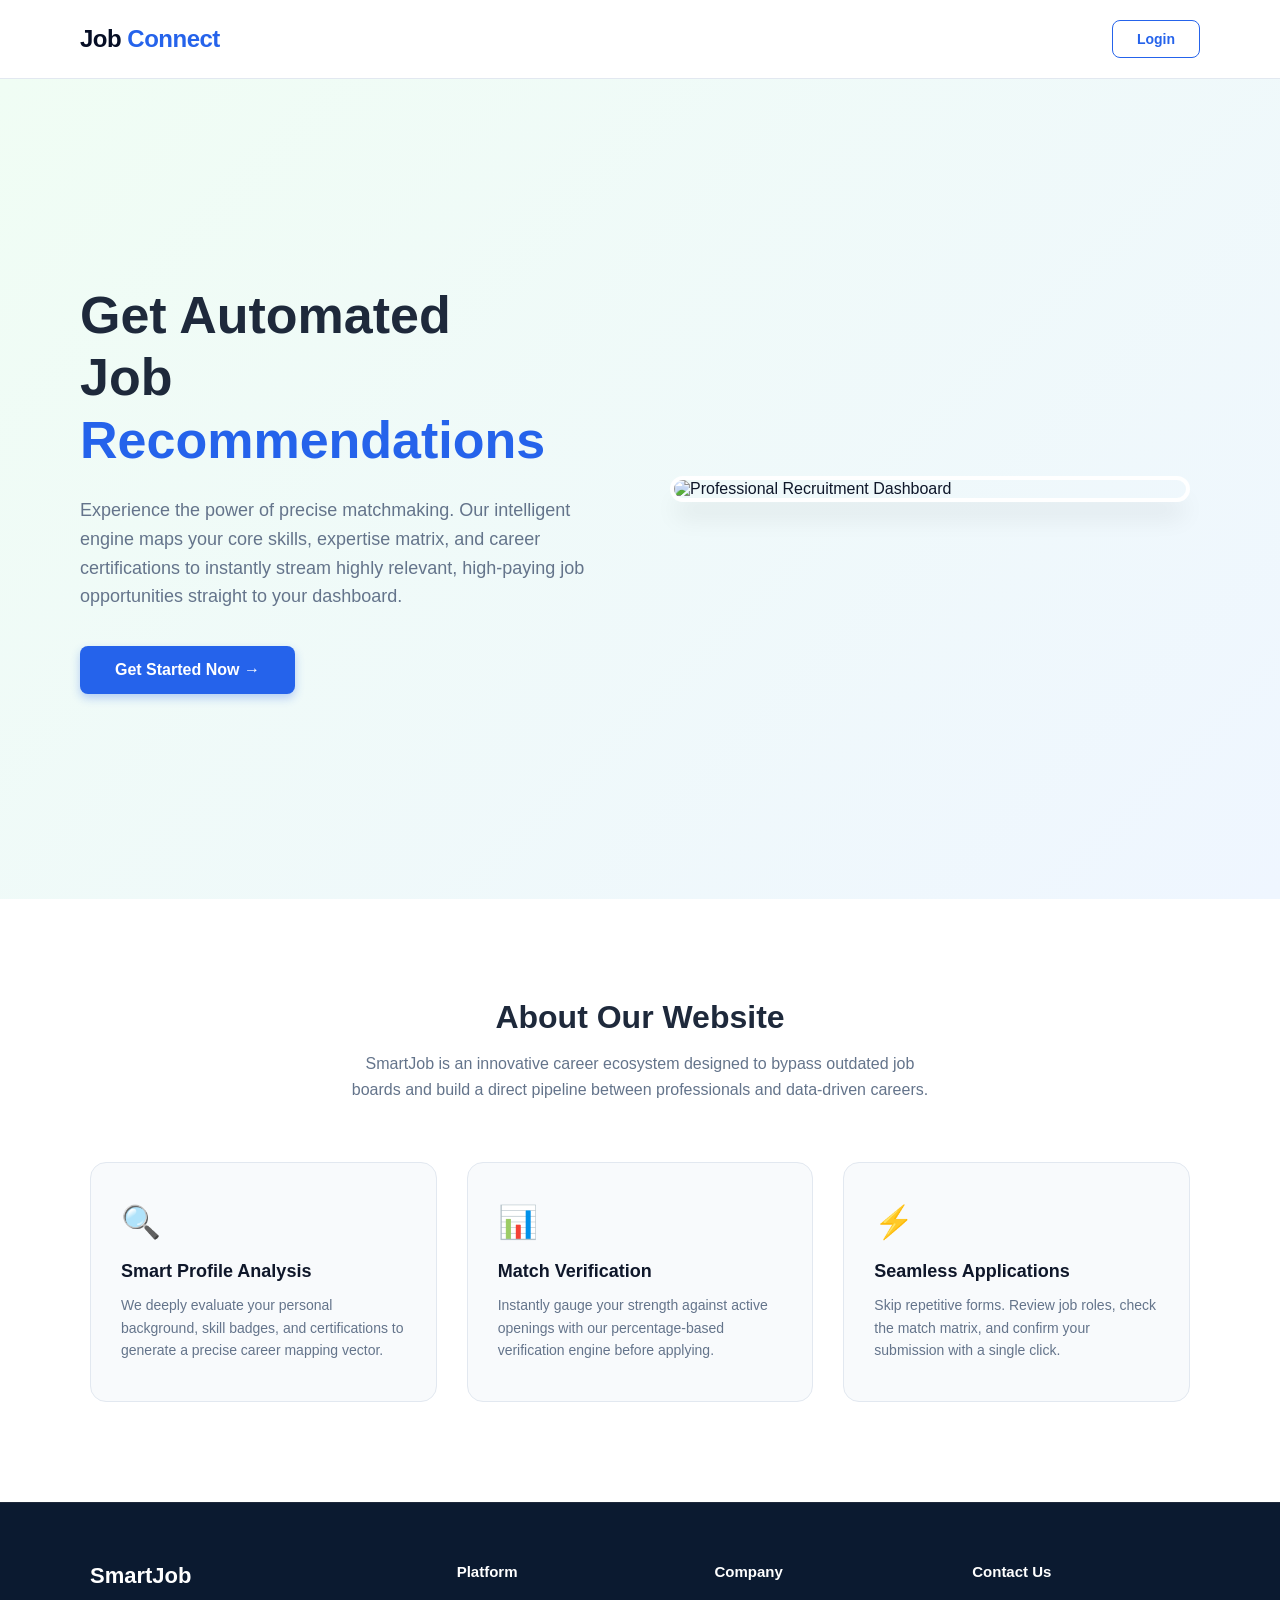
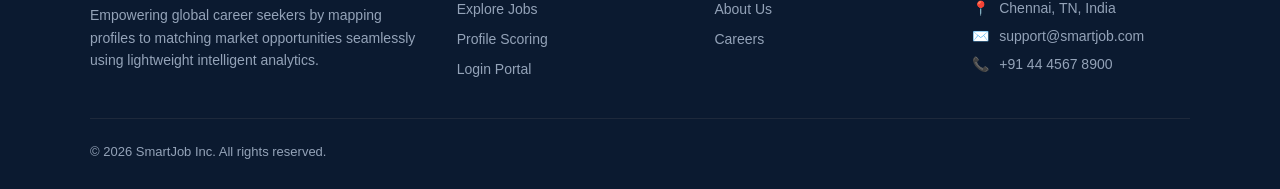
==== src/main/resources/static/index.html @ 5bcf06f1 "Made website responsive" ====
<!DOCTYPE html>
<html lang="en">
<head>
    <meta charset="UTF-8">
    <meta name="viewport" content="width=device-width, initial-scale=1.0">
    <title>Job Connect - Welcome & Explore</title>
    <style>
        * { margin: 0; padding: 0; box-sizing: border-box; font-family: 'Segoe UI', sans-serif; scroll-behavior: smooth; }
        body { background-color: #f8fafc; color: #0f172a; display: flex; flex-direction: column; min-height: 100vh; }
        
        
        .navbar { display: flex; justify-content: space-between; align-items: center; padding: 20px 80px; background-color: #ffffff; border-bottom: 1px solid #e2e8f0; position: sticky; top: 0; z-index: 1000; }
        .brand-logo { font-size: 24px; font-weight: 800; color: #060e25; text-decoration: none; letter-spacing: -0.5px; }
        .brand-logo span { color: #2563eb; }
        
        .nav-btns { display: flex; gap: 15px; }
        .btn-nav-login { text-decoration: none; padding: 10px 24px; font-size: 14px; font-weight: 600; color: #2563eb; border: 1px solid #2563eb; border-radius: 8px; transition: all 0.2s; }
        .btn-nav-login:hover { background-color: #eff6ff; }

        
        .hero-section { display: flex; align-items: center; justify-content: space-between; padding: 80px 80px; background: linear-gradient(135deg, #f0fdf4 0%, #eff6ff 100%); min-height: calc(100vh - 80px); gap: 40px; }
        .hero-content { flex: 1; max-width: 600px; }
        .hero-content h1 { font-size: 52px; font-weight: 800; line-height: 1.2; color: #1e293b; margin-bottom: 25px; }
        .hero-content h1 span { color: #2563eb; }
        .hero-content p { font-size: 18px; color: #64748b; line-height: 1.6; margin-bottom: 35px; }
        
       
        .btn-cta-primary { text-decoration: none; padding: 15px 35px; font-size: 16px; font-weight: 700; color: #ffffff; background-color: #2563eb; border-radius: 8px; transition: background 0.2s; box-shadow: 0 4px 10px rgba(37, 99, 235, 0.3); display: inline-block; }
        .btn-cta-primary:hover { background-color: #1d4ed8; }
        
       
        .hero-graphic { flex: 1; display: flex; justify-content: center; align-items: center; }
        .hero-image { width: 100%; max-width: 520px; height: auto; border-radius: 16px; box-shadow: 0 20px 25px -5px rgba(0,0,0,0.08); border: 4px solid #ffffff; }

       
        .about-section { padding: 100px 80px; background-color: #ffffff; text-align: center; }
        .section-title { font-size: 32px; font-weight: 800; color: #1e293b; margin-bottom: 15px; }
        .section-subtitle { font-size: 16px; color: #64748b; max-width: 600px; margin: 0 auto 60px auto; line-height: 1.6; }
        
        .features-grid { display: grid; grid-template-columns: repeat(3, 1fr); gap: 30px; max-width: 1100px; margin: 0 auto; }
        .feature-card { background: #f8fafc; padding: 40px 30px; border-radius: 16px; border: 1px solid #e2e8f0; text-align: left; transition: transform 0.2s; }
        .feature-card:hover { transform: translateY(-5px); }
        .feature-icon { font-size: 32px; margin-bottom: 20px; display: inline-block; }
        .feature-card h3 { font-size: 18px; color: #0f172a; margin-bottom: 12px; font-weight: 700; }
        .feature-card p { font-size: 14px; color: #64748b; line-height: 1.6; }

       
        .footer { background-color: #0b1a30; color: #94a3b8; padding: 60px 80px 30px 80px; border-top: 1px solid #1e293b; margin-top: auto; }
        .footer-grid { display: grid; grid-template-columns: 1.5fr repeat(3, 1fr); gap: 40px; max-width: 1100px; margin: 0 auto 40px auto; }
        .footer-brand h3 { color: #ffffff; font-size: 22px; font-weight: bold; margin-bottom: 15px; }
        .footer-brand p { font-size: 14px; line-height: 1.6; }
        
        .footer-column h4 { color: #ffffff; font-size: 15px; font-weight: 600; margin-bottom: 20px; }
        .footer-column ul { list-style: none; display: flex; flex-direction: column; gap: 12px; padding: 0; }
        .footer-column ul a { color: #94a3b8; text-decoration: none; font-size: 14px; transition: color 0.2s; }
        .footer-column ul a:hover { color: #ffffff; }
        
        .footer-contact-info { display: flex; flex-direction: column; gap: 12px; font-size: 14px; color: #94a3b8; list-style: none; padding: 0; }
        .footer-contact-info li { display: flex; align-items: center; gap: 10px; }
        .footer-bottom { border-top: 1px solid #1e293b; padding-top: 25px; display: flex; justify-content: space-between; align-items: center; max-width: 1100px; margin: 0 auto; font-size: 13px; }
    </style>
    <link rel="stylesheet" href="/responsive.css">
</head>
<body>

    <nav class="navbar">
        <a href="./index.html" class="brand-logo">Job <span> Connect</span></a>
        <div class="nav-btns">
            <a href="./login.html" class="btn-nav-login">Login</a>
        </div>
    </nav>
    
    <section class="hero-section">
        
        <div class="hero-content">
            <h1>Get Automated<br>Job <span>Recommendations</span></h1>
            <p>Experience the power of precise matchmaking. Our intelligent engine maps your core skills, expertise matrix, and career certifications to instantly stream highly relevant, high-paying job opportunities straight to your dashboard.</p>
            <a href="./login.html" class="btn-cta-primary">Get Started Now →</a>
        </div> 

        <div class="hero-graphic">
            <img class="hero-image" src="https://images.unsplash.com/photo-1522071820081-009f0129c71c?auto=format&fit=crop&w=600&q=80" alt="Professional Recruitment Dashboard">
        </div>

    </section>

    <section class="about-section" id="about">
        <h2 class="section-title">About Our Website</h2>
        <p class="section-subtitle">SmartJob is an innovative career ecosystem designed to bypass outdated job boards and build a direct pipeline between professionals and data-driven careers.</p>
        
        <div class="features-grid">
            <div class="feature-card">
                <span class="feature-icon">🔍</span>
                <h3>Smart Profile Analysis</h3>
                <p>We deeply evaluate your personal background, skill badges, and certifications to generate a precise career mapping vector.</p>
            </div>
            <div class="feature-card">
                <span class="feature-icon">📊</span>
                <h3>Match Verification</h3>
                <p>Instantly gauge your strength against active openings with our percentage-based verification engine before applying.</p>
            </div>
            <div class="feature-card">
                <span class="feature-icon">⚡</span>
                <h3>Seamless Applications</h3>
                <p>Skip repetitive forms. Review job roles, check the match matrix, and confirm your submission with a single click.</p>
            </div>
        </div>
    </section>

    <footer class="footer">
        <div class="footer-grid">
            <div class="footer-brand">
                <h3>SmartJob</h3>
                <p>Empowering global career seekers by mapping profiles to matching market opportunities seamlessly using lightweight intelligent analytics.</p>
            </div>
            <div class="footer-column">
                <h4>Platform</h4>
                <ul>
                    <li><a href="#">Explore Jobs</a></li>
                    <li><a href="#about">Profile Scoring</a></li>
                    <li><a href="/login.html">Login Portal</a></li>
                </ul>
            </div>
            <div class="footer-column">
                <h4>Company</h4>
                <ul>
                    <li><a href="#about">About Us</a></li>
                    <li><a href="#">Careers</a></li>
                </ul>
            </div>
            <div class="footer-column">
                <h4>Contact Us</h4>
                <ul class="footer-contact-info">
                    <li><span>📍</span> Chennai, TN, India</li>
                    <li><span>✉️</span> support@smartjob.com</li>
                    <li><span>📞</span> +91 44 4567 8900</li>
                </ul>
            </div>
        </div>
        <div class="footer-bottom">
            <p>&copy; 2026 SmartJob Inc. All rights reserved.</p>
        </div>
    </footer>

</body>
</html>
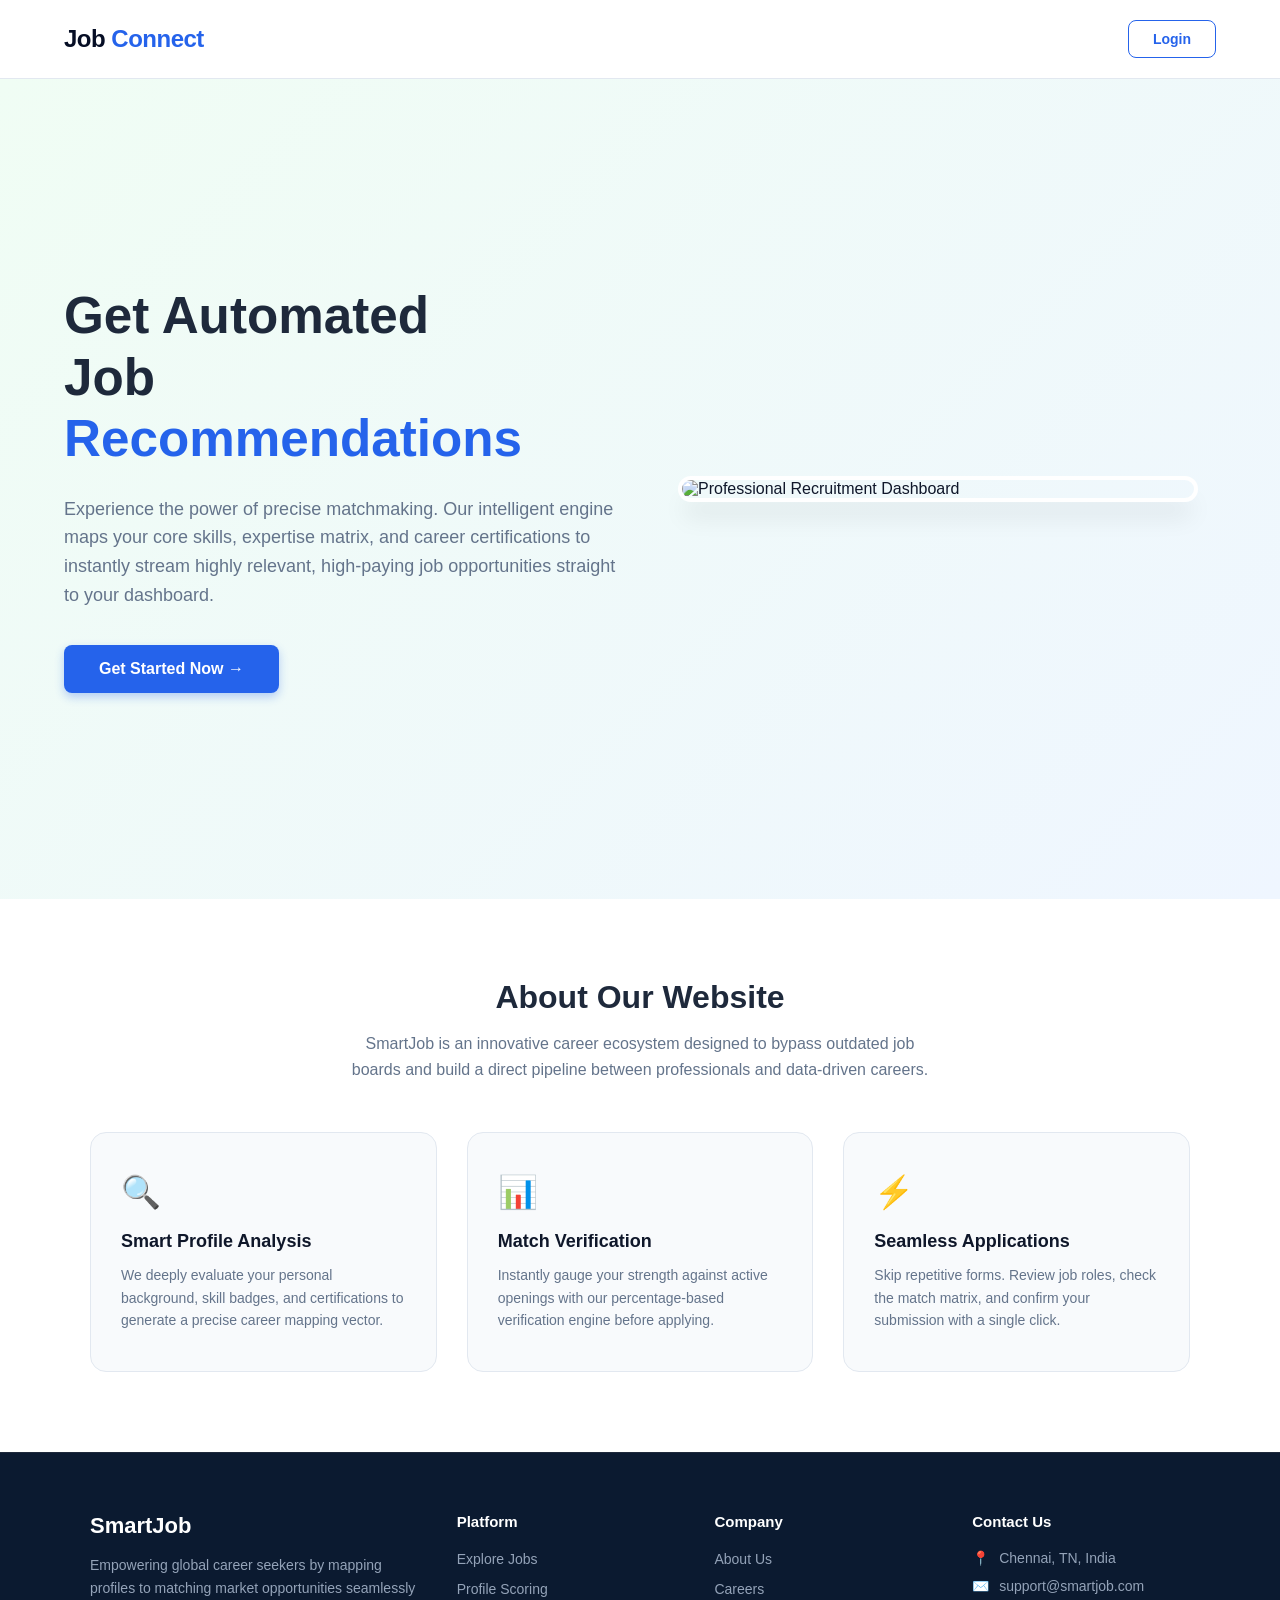
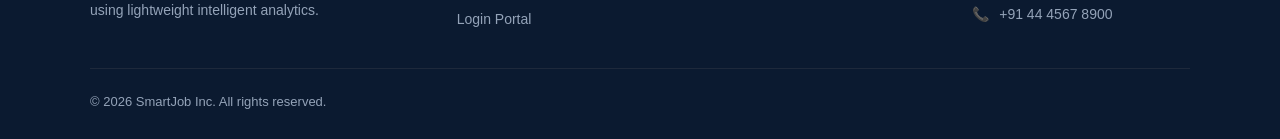
==== commit fd00665a: "style: updated master responsive layout" ====
--- a/src/main/resources/static/index.html
+++ b/src/main/resources/static/index.html
@@ -5,73 +5,83 @@
     <meta name="viewport" content="width=device-width, initial-scale=1.0">
     <title>Job Connect - Welcome & Explore</title>
     <style>
+        /* Base Reset & Variables */
         * { margin: 0; padding: 0; box-sizing: border-box; font-family: 'Segoe UI', sans-serif; scroll-behavior: smooth; }
         body { background-color: #f8fafc; color: #0f172a; display: flex; flex-direction: column; min-height: 100vh; }
         
-        
-        .navbar { display: flex; justify-content: space-between; align-items: center; padding: 20px 80px; background-color: #ffffff; border-bottom: 1px solid #e2e8f0; position: sticky; top: 0; z-index: 1000; }
+        /* Navbar Fluid Styling */
+        .navbar { display: flex; justify-content: space-between; align-items: center; padding: 20px 5%; background-color: #ffffff; border-bottom: 1px solid #e2e8f0; position: sticky; top: 0; z-index: 1000; }
         .brand-logo { font-size: 24px; font-weight: 800; color: #060e25; text-decoration: none; letter-spacing: -0.5px; }
         .brand-logo span { color: #2563eb; }
-        
         .nav-btns { display: flex; gap: 15px; }
         .btn-nav-login { text-decoration: none; padding: 10px 24px; font-size: 14px; font-weight: 600; color: #2563eb; border: 1px solid #2563eb; border-radius: 8px; transition: all 0.2s; }
         .btn-nav-login:hover { background-color: #eff6ff; }
 
-        
-        .hero-section { display: flex; align-items: center; justify-content: space-between; padding: 80px 80px; background: linear-gradient(135deg, #f0fdf4 0%, #eff6ff 100%); min-height: calc(100vh - 80px); gap: 40px; }
+        /* Hero Fluid Section */
+        .hero-section { display: flex; align-items: center; justify-content: space-between; padding: 60px 5%; background: linear-gradient(135deg, #f0fdf4 0%, #eff6ff 100%); min-height: calc(100vh - 80px); gap: 40px; }
         .hero-content { flex: 1; max-width: 600px; }
-        .hero-content h1 { font-size: 52px; font-weight: 800; line-height: 1.2; color: #1e293b; margin-bottom: 25px; }
+        .hero-content h1 { font-size: clamp(32px, 4vw, 52px); font-weight: 800; line-height: 1.2; color: #1e293b; margin-bottom: 25px; }
         .hero-content h1 span { color: #2563eb; }
-        .hero-content p { font-size: 18px; color: #64748b; line-height: 1.6; margin-bottom: 35px; }
-        
-       
+        .hero-content p { font-size: clamp(15px, 1.5vw, 18px); color: #64748b; line-height: 1.6; margin-bottom: 35px; }
         .btn-cta-primary { text-decoration: none; padding: 15px 35px; font-size: 16px; font-weight: 700; color: #ffffff; background-color: #2563eb; border-radius: 8px; transition: background 0.2s; box-shadow: 0 4px 10px rgba(37, 99, 235, 0.3); display: inline-block; }
         .btn-cta-primary:hover { background-color: #1d4ed8; }
         
-       
         .hero-graphic { flex: 1; display: flex; justify-content: center; align-items: center; }
         .hero-image { width: 100%; max-width: 520px; height: auto; border-radius: 16px; box-shadow: 0 20px 25px -5px rgba(0,0,0,0.08); border: 4px solid #ffffff; }
 
-       
-        .about-section { padding: 100px 80px; background-color: #ffffff; text-align: center; }
-        .section-title { font-size: 32px; font-weight: 800; color: #1e293b; margin-bottom: 15px; }
-        .section-subtitle { font-size: 16px; color: #64748b; max-width: 600px; margin: 0 auto 60px auto; line-height: 1.6; }
+        /* About & Dynamic Grid Section */
+        .about-section { padding: 80px 5%; background-color: #ffffff; text-align: center; }
+        .section-title { font-size: clamp(26px, 3vw, 32px); font-weight: 800; color: #1e293b; margin-bottom: 15px; }
+        .section-subtitle { font-size: 16px; color: #64748b; max-width: 600px; margin: 0 auto 50px auto; line-height: 1.6; }
         
-        .features-grid { display: grid; grid-template-columns: repeat(3, 1fr); gap: 30px; max-width: 1100px; margin: 0 auto; }
+        /* Auto-fit CSS Grid - Smashes breakdown limits cleanly */
+        .features-grid { display: grid; grid-template-columns: repeat(auto-fit, minmax(280px, 1fr)); gap: 30px; max-width: 1100px; margin: 0 auto; }
         .feature-card { background: #f8fafc; padding: 40px 30px; border-radius: 16px; border: 1px solid #e2e8f0; text-align: left; transition: transform 0.2s; }
         .feature-card:hover { transform: translateY(-5px); }
         .feature-icon { font-size: 32px; margin-bottom: 20px; display: inline-block; }
         .feature-card h3 { font-size: 18px; color: #0f172a; margin-bottom: 12px; font-weight: 700; }
         .feature-card p { font-size: 14px; color: #64748b; line-height: 1.6; }
 
-       
-        .footer { background-color: #0b1a30; color: #94a3b8; padding: 60px 80px 30px 80px; border-top: 1px solid #1e293b; margin-top: auto; }
-        .footer-grid { display: grid; grid-template-columns: 1.5fr repeat(3, 1fr); gap: 40px; max-width: 1100px; margin: 0 auto 40px auto; }
+        /* Footer Fluid Components */
+        .footer { background-color: #0b1a30; color: #94a3b8; padding: 60px 5% 30px 5%; border-top: 1px solid #1e293b; margin-top: auto; }
+        .footer-grid { display: grid; grid-template-columns: repeat(auto-fit, minmax(200px, 1fr)); gap: 40px; max-width: 1100px; margin: 0 auto 40px auto; }
+        
+        /* Keeps logo column slightly wider on desktops */
+        @media screen and (min-width: 850px) { .footer-grid { grid-template-columns: 1.5fr repeat(3, 1fr); } }
+        
         .footer-brand h3 { color: #ffffff; font-size: 22px; font-weight: bold; margin-bottom: 15px; }
         .footer-brand p { font-size: 14px; line-height: 1.6; }
-        
         .footer-column h4 { color: #ffffff; font-size: 15px; font-weight: 600; margin-bottom: 20px; }
         .footer-column ul { list-style: none; display: flex; flex-direction: column; gap: 12px; padding: 0; }
         .footer-column ul a { color: #94a3b8; text-decoration: none; font-size: 14px; transition: color 0.2s; }
         .footer-column ul a:hover { color: #ffffff; }
-        
         .footer-contact-info { display: flex; flex-direction: column; gap: 12px; font-size: 14px; color: #94a3b8; list-style: none; padding: 0; }
         .footer-contact-info li { display: flex; align-items: center; gap: 10px; }
         .footer-bottom { border-top: 1px solid #1e293b; padding-top: 25px; display: flex; justify-content: space-between; align-items: center; max-width: 1100px; margin: 0 auto; font-size: 13px; }
+
+        /* ==========================================================================
+           Breakpoints for Structural Rearrangement
+           ========================================================================== */
+        @media screen and (max-width: 850px) {
+            .navbar { padding: 15px 20px; }
+            .hero-section { flex-direction: column; text-align: center; padding: 40px 20px; gap: 30px; }
+            .hero-graphic { width: 100%; }
+            .hero-image { max-width: 400px; }
+            .footer-bottom { flex-direction: column; gap: 10px; text-align: center; }
+        }
     </style>
     <link rel="stylesheet" href="/responsive.css">
 </head>
 <body>
 
     <nav class="navbar">
-        <a href="./index.html" class="brand-logo">Job <span> Connect</span></a>
+        <a href="./index.html" class="brand-logo">Job <span>Connect</span></a>
         <div class="nav-btns">
             <a href="./login.html" class="btn-nav-login">Login</a>
         </div>
     </nav>
     
     <section class="hero-section">
-        
         <div class="hero-content">
             <h1>Get Automated<br>Job <span>Recommendations</span></h1>
             <p>Experience the power of precise matchmaking. Our intelligent engine maps your core skills, expertise matrix, and career certifications to instantly stream highly relevant, high-paying job opportunities straight to your dashboard.</p>
@@ -81,7 +91,6 @@
         <div class="hero-graphic">
             <img class="hero-image" src="https://images.unsplash.com/photo-1522071820081-009f0129c71c?auto=format&fit=crop&w=600&q=80" alt="Professional Recruitment Dashboard">
         </div>
-
     </section>
 
     <section class="about-section" id="about">
